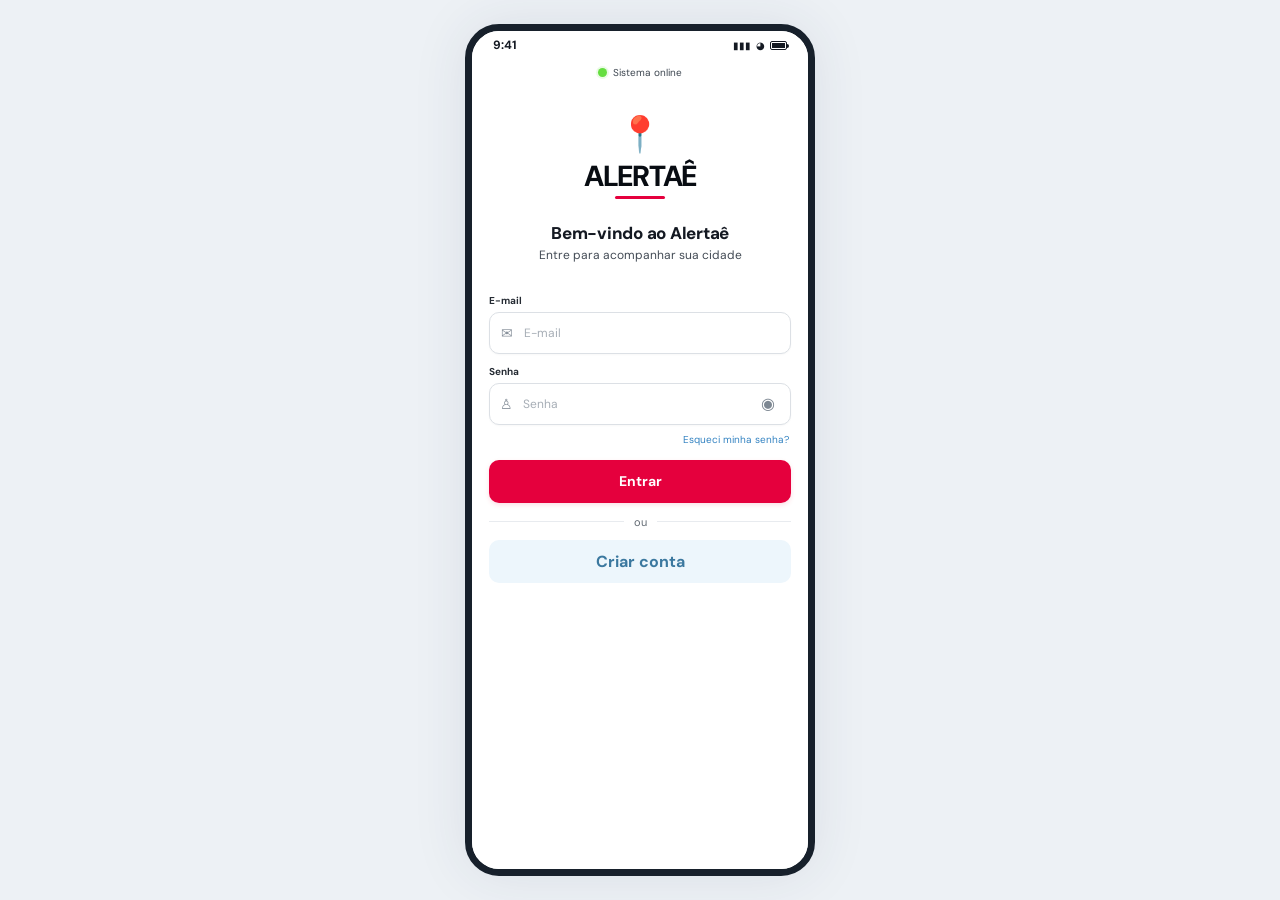
==== front/html/index.html @ 3b2bfa72 "Adiciona frontend inicial do Alerta" ====
﻿<!doctype html>
<html lang="pt-BR">
  <head>
    <meta charset="utf-8">
    <meta name="viewport" content="width=device-width, initial-scale=1, viewport-fit=cover">
    <meta name="theme-color" content="#ffffff">
    <meta name="description" content="Alertaê: alertas, ocorrências e ajuda em tempo real na sua cidade.">
    <title>Alertaê — segurança em tempo real</title>
    <link rel="preconnect" href="https://fonts.googleapis.com">
    <link rel="preconnect" href="https://fonts.gstatic.com" crossorigin>
    <link href="https://fonts.googleapis.com/css2?family=DM+Sans:wght@400;500;600;700;800&display=swap" rel="stylesheet">
    <link rel="stylesheet" href="../css/base.css">
    <link rel="stylesheet" href="../css/login.css">
    <script defer src="../js/aplicacao.js"></script>
  </head>
  <body>
    <main class="device" id="app">
      <div class="status-bar" aria-label="Barra de status">
        <span>9:41</span>
        <div class="status-icons" aria-hidden="true"><i>▮▮▮</i><i>◕</i><i class="battery"></i></div>
      </div>
      <div class="online-strip">
        <span class="online-dot">
        </span>
        <span>Sistema online</span>
      </div>
      <section class="screen active" id="screen-login" aria-label="Entrar">
        <div class="auth-brand">
          <span class="brand-pin" aria-hidden="true">📍</span>
          <div class="wordmark">ALERTAÊ</div>
          <div class="brand-underline">
          </div>
        </div>
        <div class="auth-heading">
          <h1>Bem-vindo ao Alertaê</h1>
          <p>Entre para acompanhar sua cidade</p>
        </div>
        <form class="form-stack" id="login-form">
          <label class="field-label" for="login-email">E-mail</label>
          <div class="input-wrap">
            <span aria-hidden="true">✉</span>
            <input id="login-email" type="email" placeholder="E-mail" autocomplete="email" required>
          </div>
          <label class="field-label" for="login-password">Senha</label>
          <div class="input-wrap">
            <span aria-hidden="true">♙</span>
            <input id="login-password" type="password" placeholder="Senha" autocomplete="current-password" required>
            <button class="input-action" type="button" data-toggle-password="login-password" aria-label="Mostrar senha">◉</button>
          </div>
          <button class="text-link forgot-link" type="button" data-screen="forgot">Esqueci minha senha?</button>
          <button class="primary-button" type="submit">Entrar</button>
        </form>
        <div class="or-separator">
          <span>ou</span>
        </div>
        <button class="soft-button full-button" type="button" data-screen="signup">Criar conta</button>
      </section>
      <div class="toast" id="toast" role="status" aria-live="polite">
      </div>
      <div class="modal-backdrop" id="modal-backdrop" hidden>
        <div class="confirm-modal" role="dialog" aria-modal="true" aria-labelledby="modal-title">
          <span class="modal-emblem">!</span>
          <h2 id="modal-title">Pedir ajuda agora?</h2>
          <p>Sua localização será compartilhada com a central de atendimento.</p>
          <div class="modal-actions">
            <button class="soft-button" data-close-modal>Cancelar</button>
            <button class="primary-button" id="confirm-sos">Confirmar SOS</button>
          </div>
        </div>
      </div>
    </main>
  </body>
</html>
---- front/css/base.css ----
﻿:root{color-scheme:light;--ink:#141922;--muted:#69727f;--line:#e8ebef;--surface:#fff;--red:#e5003d;--blue:#2188df;--green:#22be56;--amber:#efa91c;font-family:"DM Sans",-apple-system,BlinkMacSystemFont,"Segoe UI",sans-serif;font-synthesis:none;text-rendering:optimizeLegibility;-webkit-font-smoothing:antialiased}
*{box-sizing:border-box}html,body{width:100%;min-width:320px;min-height:100%;margin:0}body{min-height:100dvh;background:#edf1f5;color:var(--ink)}button,input{font:inherit}button{color:inherit}button:focus-visible,input:focus-visible{outline:3px solid #78baf6;outline-offset:2px}
.device{position:relative;width:min(100%,350px);height:100dvh;min-height:640px;margin:0 auto;overflow:hidden;background:#fff;box-shadow:0 0 55px #26375018}
.status-bar{position:relative;z-index:5;display:flex;height:25px;align-items:center;justify-content:space-between;padding:0 20px;background:#fff;font-size:12px;font-weight:700}.status-icons{display:flex;align-items:center;gap:5px;font-size:10px}.status-icons i{font-style:normal}.battery{position:relative;width:17px;height:9px;border:1.3px solid currentColor;border-radius:2px}.battery:before{position:absolute;inset:1px;background:currentColor;content:""}.battery:after{position:absolute;top:2px;right:-3px;width:2px;height:4px;border-radius:0 2px 2px 0;background:currentColor;content:""}
.online-strip{position:relative;z-index:5;display:flex;height:25px;align-items:center;justify-content:center;gap:6px;background:#fff;color:#3d4650;font-size:10px}.online-dot{width:9px;height:9px;border-radius:50%;background:#65de40;box-shadow:0 0 0 2px #65de4022}
.screen{position:absolute;inset:50px 0 0;display:none;overflow-x:hidden;overflow-y:auto;padding:18px 17px calc(26px + env(safe-area-inset-bottom));background:#fff;scrollbar-width:thin;scrollbar-color:#d9dee5 transparent}.screen.active{display:block;animation:appear .18s ease-out}@keyframes appear{from{opacity:.7}to{opacity:1}}
.auth-brand{display:flex;flex-direction:column;align-items:center;margin:14px auto 23px}.brand-pin{display:block;height:43px;font-size:35px;line-height:1;filter:saturate(1.15)}.wordmark{color:#080c12;font-size:29px;font-weight:800;letter-spacing:-1.3px;line-height:1.15}.brand-underline{width:50px;height:3px;margin-top:3px;border-radius:9px;background:var(--red)}.auth-heading{margin:0 0 29px;text-align:center}.auth-heading h1{margin:0 0 3px;font-size:17px;font-weight:800;letter-spacing:-.25px}.auth-heading p{margin:0;color:#434b55;font-size:12px;line-height:1.45}
.form-stack{display:flex;flex-direction:column}.field-label{margin:0 0 5px;color:#252b33;font-size:10px;font-weight:700}.input-wrap{display:flex;height:42px;align-items:center;gap:8px;padding:0 10px;border:1px solid #dce0e5;border-radius:10px;background:#fff;color:#9aa2ab;box-shadow:0 1px 2px #10182808}.input-wrap>span{width:15px;color:#89929c;text-align:center;font-size:14px}.input-wrap input{width:100%;min-width:0;height:100%;border:0;outline:0;background:transparent;color:var(--ink);font-size:12px}.input-wrap input::placeholder{color:#a7aeb6}.input-action{border:0;padding:5px;background:transparent;color:#7d8792;cursor:pointer}.form-stack .field-label:not(:first-child){margin-top:11px}.text-link{border:0;padding:0;background:transparent;color:#3282c1;font-size:inherit;cursor:pointer}.primary-button{min-height:43px;border:0;border-radius:10px;background:var(--red);color:#fff;font-size:14px;font-weight:700;box-shadow:0 2px 5px #e5003d22;cursor:pointer;transition:transform .12s ease,filter .12s ease}.primary-button:hover{filter:brightness(.96)}.primary-button:active,.soft-button:active{transform:scale(.985)}.soft-button{min-height:43px;border:0;border-radius:10px;background:#edf6fc;color:#3b789f;font-weight:700;cursor:pointer}
.mini-brand{display:flex;align-items:center;gap:8px;color:#0a0e15;font-size:19px;letter-spacing:-.55px}.mini-brand i,.mini-brand span{font-style:normal;font-size:23px}.content-screen{padding:0}.content-header{position:sticky;z-index:2;top:-18px;display:flex;height:57px;align-items:center;justify-content:space-between;margin:0 -17px;padding:0 17px;background:#fff}.back-button{display:grid;width:31px;height:31px;place-items:center;border:1px solid #e9edf1;border-radius:50%;background:#fff;color:#333c47;font-size:28px;line-height:1;cursor:pointer}.header-spacer{width:31px}.header-title{font-size:14px;font-weight:700}.header-icon{width:31px;height:31px;border:0;border-radius:50%;background:#f2f5f8;color:#526171;font-weight:800}
.faq-brand{display:flex;align-items:center;justify-content:center;gap:7px;margin:1px auto 9px;font-size:20px;letter-spacing:-.6px}.faq-brand i,.faq-brand span{font-style:normal;font-size:22px}.faq-brand strong{font-weight:800}
.category-icon{display:grid;width:28px;height:28px;flex:0 0 28px;place-items:center;border-radius:50%;color:#fff;font-size:16px;font-style:normal;font-weight:700;box-shadow:0 1px 3px #0002}.category-icon.red{background:#e91a32}.category-icon.amber{background:#ec9614}.category-icon.blue{background:#2589e3}.category-icon.green{background:#22bb58}.category-icon.purple{background:#8062b7}
.toast{position:absolute;z-index:20;right:16px;bottom:calc(18px + env(safe-area-inset-bottom));left:16px;visibility:hidden;transform:translateY(8px);border-radius:12px;padding:12px 15px;background:#202c3b;color:#fff;opacity:0;text-align:center;font-size:12px;box-shadow:0 6px 18px #11182733;transition:.2s ease}.toast.show{visibility:visible;transform:translateY(0);opacity:1}.modal-backdrop{position:absolute;z-index:30;inset:0;display:grid;place-items:center;padding:20px;background:#10182066;backdrop-filter:blur(2px)}.modal-backdrop[hidden]{display:none}.confirm-modal{width:min(100%,340px);border-radius:21px;padding:22px 20px 18px;background:#fff;text-align:center;box-shadow:0 12px 45px #1018204f}.modal-emblem{display:grid;width:42px;height:42px;place-items:center;margin:0 auto 9px;border-radius:50%;background:#fff0f3;color:var(--red);font-size:25px;font-weight:800}.confirm-modal h2{margin:0 0 6px;font-size:17px}.confirm-modal p{margin:0 auto 17px;max-width:270px;color:var(--muted);font-size:11px;line-height:1.5}.modal-actions{display:grid;grid-template-columns:1fr 1.2fr;gap:8px}.modal-actions .primary-button,.modal-actions .soft-button{min-height:40px;font-size:11px}
@media(min-width:600px){body{display:grid;place-items:center;padding:24px}.device{height:min(900px,calc(100dvh - 48px));min-height:650px;border:7px solid #17202b;border-radius:34px}.status-bar{height:28px;padding-right:21px;padding-left:21px}.online-strip{height:26px}.screen{inset:54px 0 0}.content-header{top:-18px}}
@media(max-width:360px){.screen{padding-right:14px;padding-left:14px}.content-header{margin-right:-14px;margin-left:-14px;padding-right:14px;padding-left:14px}.auth-brand{margin-top:5px;margin-bottom:16px}.auth-heading{margin-bottom:22px}}
body.dark-preview{background:#10151d;color-scheme:dark}body.dark-preview .device{--ink:#f0f2f5;--muted:#abb4c0;--line:#39414c;--surface:#1c242f;background:#1c242f;color:#f0f2f5}body.dark-preview .status-bar,body.dark-preview .online-strip,body.dark-preview .screen,body.dark-preview .content-header,body.dark-preview .map-topbar{background-color:#1c242f;color:#f0f2f5}body.dark-preview .wordmark,body.dark-preview .mini-brand,body.dark-preview .map-fab small,body.dark-preview .field-label,body.dark-preview .auth-heading h1,body.dark-preview .sheet-heading,body.dark-preview .occurrence-copy strong,body.dark-preview .settings-body h1,body.dark-preview .faq-body h1,body.dark-preview .faq-question-copy strong{color:#f0f2f5}body.dark-preview .input-wrap,body.dark-preview .occurrence-card,body.dark-preview .faq-item,body.dark-preview .setting-row,body.dark-preview .chat-compose input,body.dark-preview .back-button{border-color:#39414c;background:#252e3a;color:#f0f2f5}body.dark-preview .soft-button,body.dark-preview .bot-card,body.dark-preview .bot-card>strong,body.dark-preview .quick-prompt,body.dark-preview .faq-question,body.dark-preview .emergency-channel{background-color:#252e3a;color:#f0f2f5}body.dark-preview .map-sheet{background:#1c242f}
---- front/css/login.css ----
﻿.forgot-link{align-self:flex-end;margin:8px 2px 14px;font-size:10px}.or-separator{display:flex;align-items:center;gap:10px;margin:12px 0 11px;color:#626a73;font-size:11px}.or-separator:before,.or-separator:after{height:1px;flex:1;background:var(--line);content:""}.full-button{width:100%}
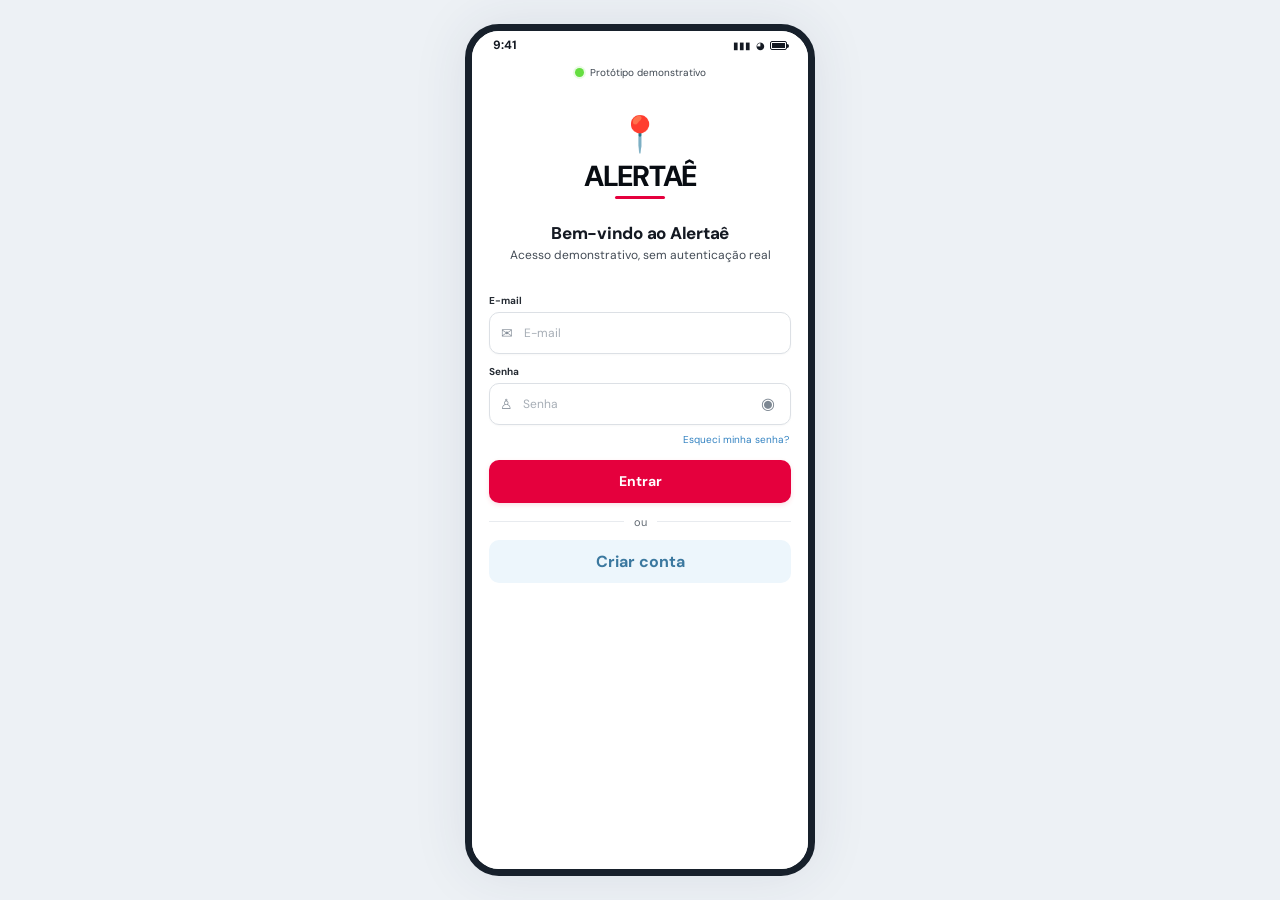
==== commit 764326ef: "Melhorar mapa, canais de emergencia e configuracoes" ====
--- a/front/html/index.html
+++ b/front/html/index.html
@@ -1,4 +1,4 @@
-﻿<!doctype html>
+<!doctype html>
 <html lang="pt-BR">
   <head>
     <meta charset="utf-8">
@@ -22,7 +22,7 @@
       <div class="online-strip">
         <span class="online-dot">
         </span>
-        <span>Sistema online</span>
+        <span>Protótipo demonstrativo</span>
       </div>
       <section class="screen active" id="screen-login" aria-label="Entrar">
         <div class="auth-brand">
@@ -33,7 +33,7 @@
         </div>
         <div class="auth-heading">
           <h1>Bem-vindo ao Alertaê</h1>
-          <p>Entre para acompanhar sua cidade</p>
+          <p>Acesso demonstrativo, sem autenticação real</p>
         </div>
         <form class="form-stack" id="login-form">
           <label class="field-label" for="login-email">E-mail</label>
@@ -60,11 +60,11 @@
       <div class="modal-backdrop" id="modal-backdrop" hidden>
         <div class="confirm-modal" role="dialog" aria-modal="true" aria-labelledby="modal-title">
           <span class="modal-emblem">!</span>
-          <h2 id="modal-title">Pedir ajuda agora?</h2>
-          <p>Sua localização será compartilhada com a central de atendimento.</p>
+          <h2 id="modal-title">Simular pedido de ajuda?</h2>
+          <p>Esta é uma demonstração. Nenhum pedido ou localização será enviado a uma central.</p>
           <div class="modal-actions">
             <button class="soft-button" data-close-modal>Cancelar</button>
-            <button class="primary-button" id="confirm-sos">Confirmar SOS</button>
+            <button class="primary-button" id="confirm-sos">Simular SOS</button>
           </div>
         </div>
       </div>
--- a/front/css/base.css
+++ b/front/css/base.css
@@ -14,3 +14,13 @@
 @media(max-width:360px){.screen{padding-right:14px;padding-left:14px}.content-header{margin-right:-14px;margin-left:-14px;padding-right:14px;padding-left:14px}.auth-brand{margin-top:5px;margin-bottom:16px}.auth-heading{margin-bottom:22px}}
 body.dark-preview{background:#10151d;color-scheme:dark}body.dark-preview .device{--ink:#f0f2f5;--muted:#abb4c0;--line:#39414c;--surface:#1c242f;background:#1c242f;color:#f0f2f5}body.dark-preview .status-bar,body.dark-preview .online-strip,body.dark-preview .screen,body.dark-preview .content-header,body.dark-preview .map-topbar{background-color:#1c242f;color:#f0f2f5}body.dark-preview .wordmark,body.dark-preview .mini-brand,body.dark-preview .map-fab small,body.dark-preview .field-label,body.dark-preview .auth-heading h1,body.dark-preview .sheet-heading,body.dark-preview .occurrence-copy strong,body.dark-preview .settings-body h1,body.dark-preview .faq-body h1,body.dark-preview .faq-question-copy strong{color:#f0f2f5}body.dark-preview .input-wrap,body.dark-preview .occurrence-card,body.dark-preview .faq-item,body.dark-preview .setting-row,body.dark-preview .chat-compose input,body.dark-preview .back-button{border-color:#39414c;background:#252e3a;color:#f0f2f5}body.dark-preview .soft-button,body.dark-preview .bot-card,body.dark-preview .bot-card>strong,body.dark-preview .quick-prompt,body.dark-preview .faq-question,body.dark-preview .emergency-channel{background-color:#252e3a;color:#f0f2f5}body.dark-preview .map-sheet{background:#1c242f}
 
+
+/* Preferências e foco compartilhados por todas as páginas. */
+body.high-contrast{--ink:#080b0f;--muted:#303640;--line:#757d88}
+body.high-contrast .screen :is(p,small,label,input){color:#111!important}
+body.high-contrast .input-wrap{border-color:#555}
+body.text-small .screen{zoom:.92}
+body.text-large .screen{zoom:1.08}
+body.reduce-motion *,body.reduce-motion *::before,body.reduce-motion *::after{animation-duration:.01ms!important;transition-duration:.01ms!important;scroll-behavior:auto!important}
+@media(prefers-reduced-motion:reduce){*,*::before,*::after{animation-duration:.01ms!important;transition-duration:.01ms!important;scroll-behavior:auto!important}}
+body .input-wrap input:focus-visible,body .chat-compose input:focus-visible{outline:3px solid #287abf;outline-offset:2px}
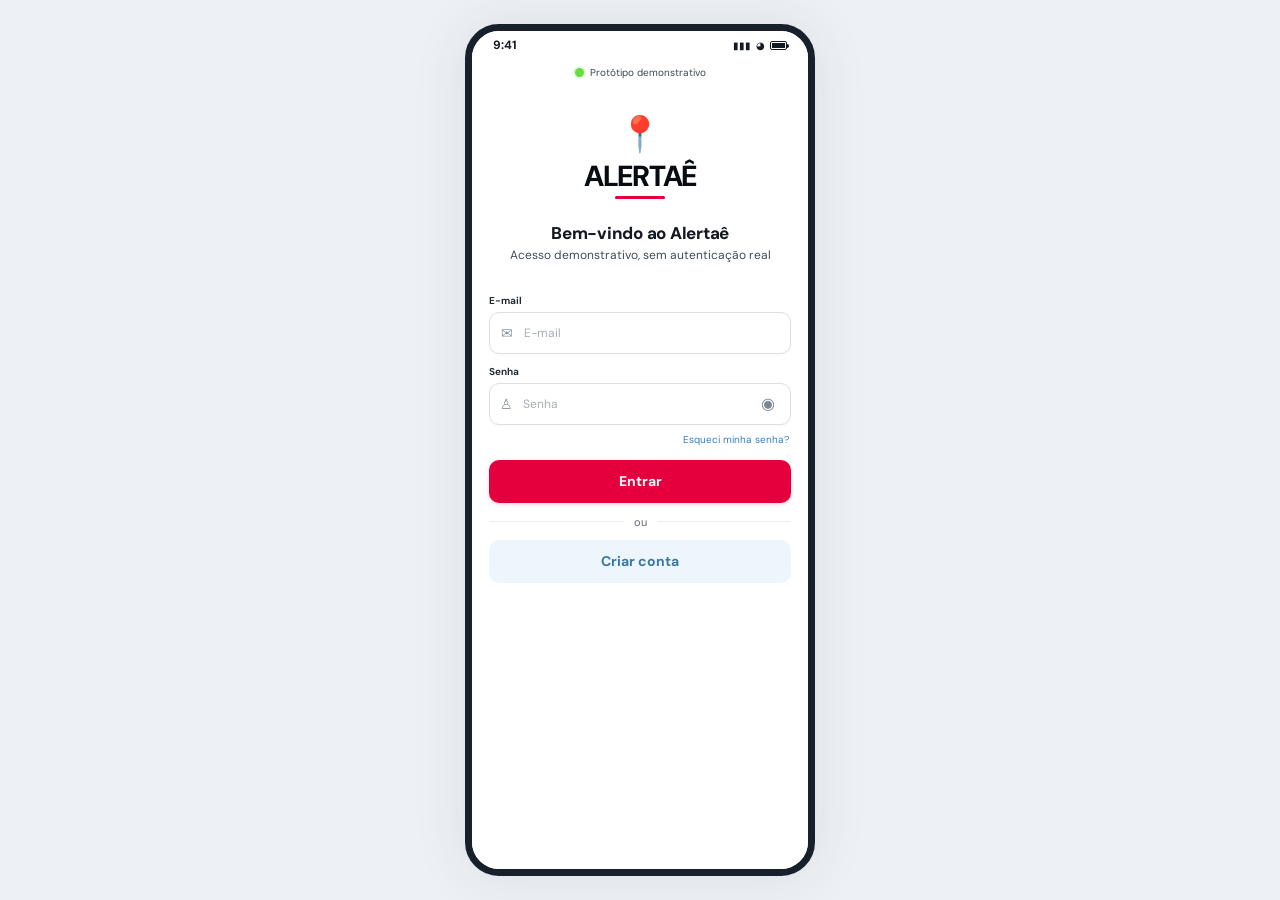
==== commit 9e67dc75: "Corrigir acesso ao login e cadastro no GitHub Pages" ====
--- a/front/html/index.html
+++ b/front/html/index.html
@@ -9,9 +9,9 @@
     <link rel="preconnect" href="https://fonts.googleapis.com">
     <link rel="preconnect" href="https://fonts.gstatic.com" crossorigin>
     <link href="https://fonts.googleapis.com/css2?family=DM+Sans:wght@400;500;600;700;800&display=swap" rel="stylesheet">
-    <link rel="stylesheet" href="../css/base.css">
-    <link rel="stylesheet" href="../css/login.css">
-    <script defer src="../js/aplicacao.js"></script>
+    <link rel="stylesheet" href="../css/base.css?v=20261021-acesso">
+    <link rel="stylesheet" href="../css/login.css?v=20261021-acesso">
+    <script defer src="../js/aplicacao.js?v=20261021-acesso"></script>
   </head>
   <body>
     <main class="device" id="app">
@@ -35,7 +35,7 @@
           <h1>Bem-vindo ao Alertaê</h1>
           <p>Acesso demonstrativo, sem autenticação real</p>
         </div>
-        <form class="form-stack" id="login-form">
+        <form class="form-stack" id="login-form" action="mapa.html" method="get">
           <label class="field-label" for="login-email">E-mail</label>
           <div class="input-wrap">
             <span aria-hidden="true">✉</span>
@@ -47,13 +47,13 @@
             <input id="login-password" type="password" placeholder="Senha" autocomplete="current-password" required>
             <button class="input-action" type="button" data-toggle-password="login-password" aria-label="Mostrar senha">◉</button>
           </div>
-          <button class="text-link forgot-link" type="button" data-screen="forgot">Esqueci minha senha?</button>
+          <a class="text-link forgot-link" href="recuperar-senha.html">Esqueci minha senha?</a>
           <button class="primary-button" type="submit">Entrar</button>
         </form>
         <div class="or-separator">
           <span>ou</span>
         </div>
-        <button class="soft-button full-button" type="button" data-screen="signup">Criar conta</button>
+        <a class="soft-button full-button auth-navigation" href="cadastro.html">Criar conta</a>
       </section>
       <div class="toast" id="toast" role="status" aria-live="polite">
       </div>
--- a/front/css/login.css
+++ b/front/css/login.css
@@ -1 +1,5 @@
 ﻿.forgot-link{align-self:flex-end;margin:8px 2px 14px;font-size:10px}.or-separator{display:flex;align-items:center;gap:10px;margin:12px 0 11px;color:#626a73;font-size:11px}.or-separator:before,.or-separator:after{height:1px;flex:1;background:var(--line);content:""}.full-button{width:100%}
+
+.auth-navigation{display:flex;align-items:center;justify-content:center;font-size:14px;text-decoration:none}
+.forgot-link{text-decoration:none}
+.auth-navigation:focus-visible,.forgot-link:focus-visible{outline:3px solid #78baf6;outline-offset:3px}
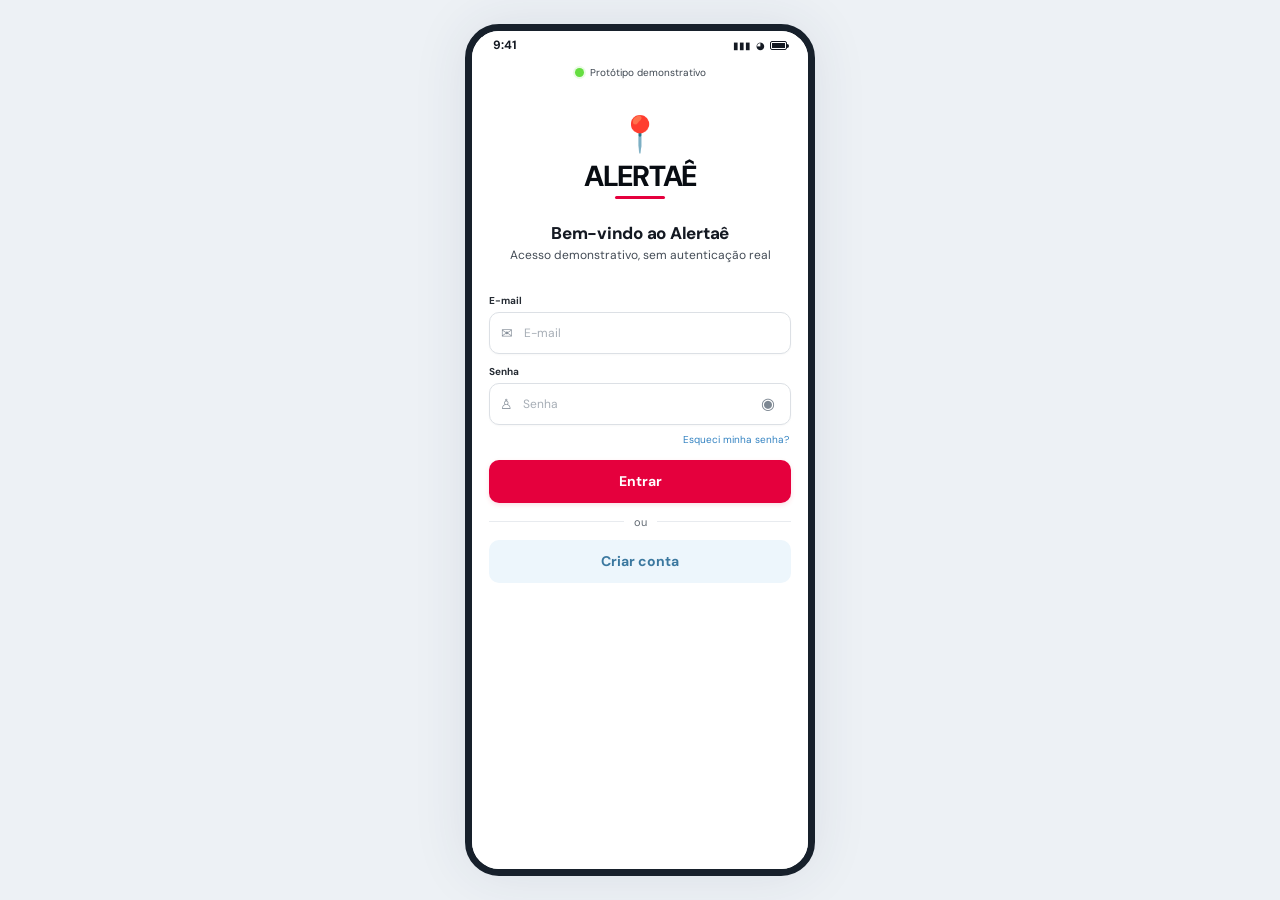
==== commit e55715b4: "refactor: carregar aplicação como módulo ES" ====
--- a/front/html/index.html
+++ b/front/html/index.html
@@ -9,9 +9,9 @@
     <link rel="preconnect" href="https://fonts.googleapis.com">
     <link rel="preconnect" href="https://fonts.gstatic.com" crossorigin>
     <link href="https://fonts.googleapis.com/css2?family=DM+Sans:wght@400;500;600;700;800&display=swap" rel="stylesheet">
-    <link rel="stylesheet" href="../css/base.css?v=20261021-acesso">
-    <link rel="stylesheet" href="../css/login.css?v=20261021-acesso">
-    <script defer src="../js/aplicacao.js?v=20261021-acesso"></script>
+    <link rel="stylesheet" href="../css/base.css?v=20261109-refactor">
+    <link rel="stylesheet" href="../css/login.css?v=20261109-refactor">
+    <script type="module" src="../js/aplicacao.js?v=20261109-refactor"></script>
   </head>
   <body>
     <main class="device" id="app">
@@ -71,8 +71,3 @@
     </main>
   </body>
 </html>
-
-
-
-
-
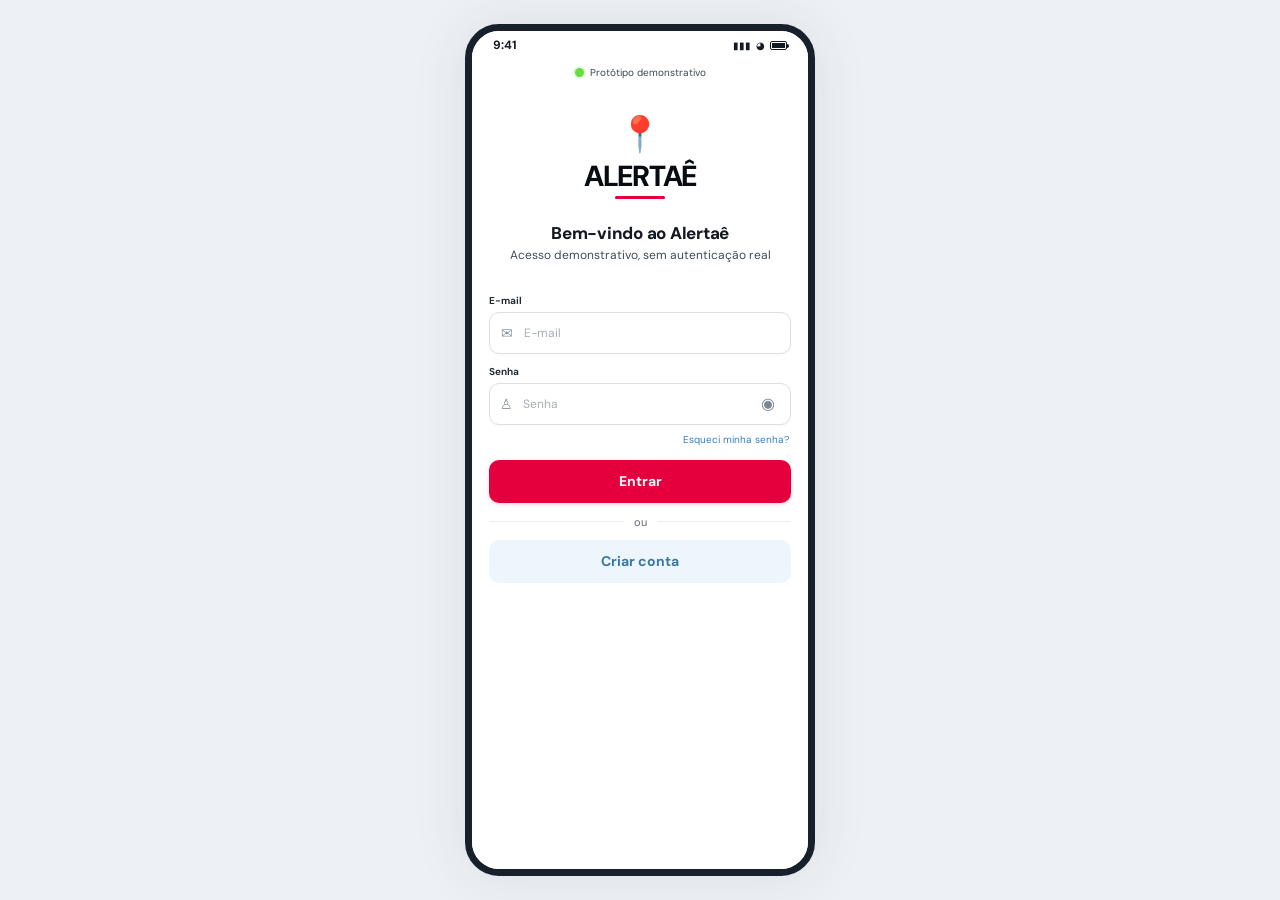
==== commit f39aa20d: "chore: preservar HTML sem alterações desnecessárias" ====
--- a/front/html/index.html
+++ b/front/html/index.html
@@ -9,9 +9,9 @@
     <link rel="preconnect" href="https://fonts.googleapis.com">
     <link rel="preconnect" href="https://fonts.gstatic.com" crossorigin>
     <link href="https://fonts.googleapis.com/css2?family=DM+Sans:wght@400;500;600;700;800&display=swap" rel="stylesheet">
-    <link rel="stylesheet" href="../css/base.css?v=20261109-refactor">
-    <link rel="stylesheet" href="../css/login.css?v=20261109-refactor">
-    <script type="module" src="../js/aplicacao.js?v=20261109-refactor"></script>
+    <link rel="stylesheet" href="../css/base.css?v=20261021-mapas">
+    <link rel="stylesheet" href="../css/login.css?v=20261021-mapas">
+    <script defer src="../js/aplicacao.js?v=20261021-mapas"></script>
   </head>
   <body>
     <main class="device" id="app">
@@ -71,3 +71,8 @@
     </main>
   </body>
 </html>
+
+
+
+
+
